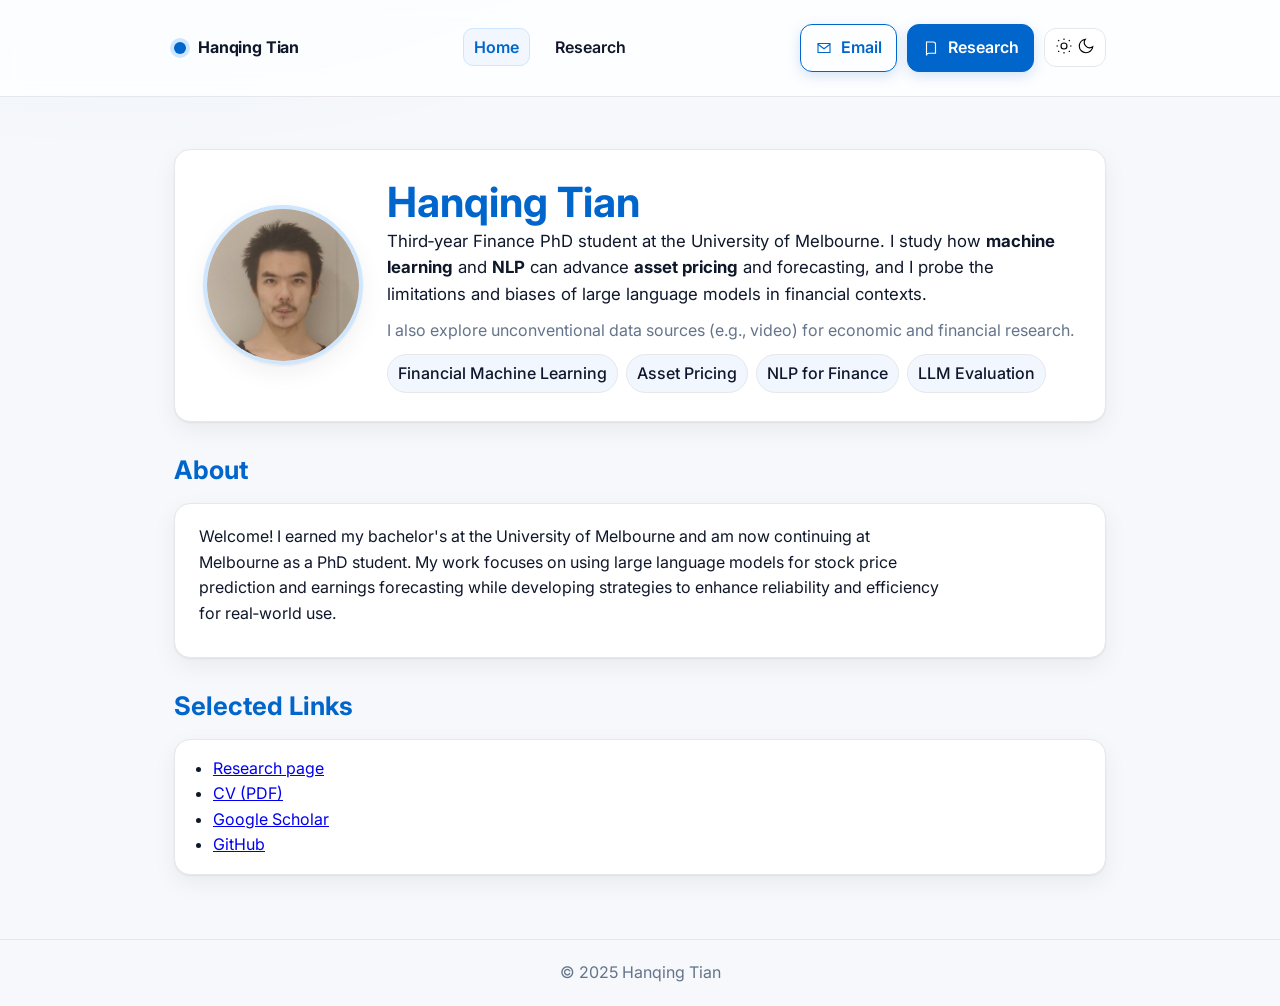
==== index.html @ ff9ab491 "Update index.html" ====
<!DOCTYPE html>
<html lang="en" data-theme="auto">
<head>
  <meta charset="UTF-8" />
  <meta name="viewport" content="width=device-width, initial-scale=1" />
  <title>Hanqing Tian — Home</title>
  <meta name="description" content="Hanqing Tian — Finance PhD at the University of Melbourne. Research at the intersection of machine learning, NLP, and finance." />
  <meta name="color-scheme" content="light dark" />
  <!-- Open Graph -->
  <meta property="og:title" content="Hanqing Tian — Home" />
  <meta property="og:description" content="Finance PhD at the University of Melbourne. ML, NLP, and finance." />
  <meta property="og:type" content="website" />
  <meta property="og:image" content="photo.png" />
  <!-- Fonts -->
  <link rel="preconnect" href="https://fonts.googleapis.com" crossorigin>
  <link href="https://fonts.googleapis.com/css2?family=Inter:wght@400;500;600;700&display=swap" rel="stylesheet">
  <style>
    /* ===== Design Tokens ===== */
    :root {
      --brand: #0066cc;
      --brand-contrast: #ffffff;
      --bg: #f6f8fb;
      --surface: #ffffff;
      --text: #0f172a; /* slate-900 */
      --muted-1: #64748b; /* slate-500 */
      --muted-2: #e5e7eb; /* gray-200 */
      --ring: #cfe6ff;
      --chip-bg: #f2f7ff;
      --shadow: 0 1px 2px rgba(15, 23, 42, 0.06), 0 8px 24px rgba(15, 23, 42, 0.06);
      --radius: 16px;
    }
    @media (prefers-color-scheme: dark) {
      :root {
        --bg: #0b121b;
        --surface: #101826;
        --text: #e5e7eb;
        --muted-1: #a8b2c1;
        --muted-2: #233043;
        --ring: #1e3a5f;
        --chip-bg: #0f1b2c;
        --shadow: 0 1px 2px rgba(0, 0, 0, 0.5), 0 8px 24px rgba(0, 0, 0, 0.35);
      }
      a { color: #7ab3ff; }
    }

    [data-theme="light"] {
      color-scheme: light;
    }
    [data-theme="dark"] {
      color-scheme: dark;
    }

    /* ===== Global ===== */
    * { box-sizing: border-box; }
    html { scroll-behavior: smooth; }
    body {
      margin: 0;
      font-family: Inter, system-ui, -apple-system, Segoe UI, Roboto, Arial, "Apple Color Emoji", "Segoe UI Emoji";
      line-height: 1.6;
      color: var(--text);
      background: radial-gradient(1200px 500px at 10% -10%, rgba(0,102,204,0.07), transparent 50%),
                  radial-gradient(1200px 500px at 90% -20%, rgba(0,102,204,0.06), transparent 50%),
                  var(--bg);
    }
    .container {
      max-width: 980px;
      margin: 0 auto;
      padding: clamp(16px, 2.5vw, 24px);
    }
    .card {
      background: var(--surface);
      border: 1px solid var(--muted-2);
      border-radius: var(--radius);
      box-shadow: var(--shadow);
    }

    /* ===== Skip Link ===== */
    .skip-link {
      position: absolute; left: -999px; top: auto; width: 1px; height: 1px; overflow: hidden;
    }
    .skip-link:focus {
      left: 16px; top: 16px; width: auto; height: auto; padding: 10px 14px;
      background: var(--surface); border: 2px solid var(--brand); border-radius: 10px; z-index: 9999;
    }

    /* ===== Top Bar / Nav ===== */
    header {
      position: sticky; top: 0; z-index: 50;
      backdrop-filter: saturate(180%) blur(10px);
      background: color-mix(in srgb, var(--surface) 82%, transparent);
      border-bottom: 1px solid var(--muted-2);
    }
    .topbar { display: flex; align-items: center; justify-content: space-between; gap: 12px; }
    .brand {
      display: flex; align-items: center; gap: 12px; font-weight: 700; letter-spacing: -0.01em;
    }
    .brand .dot { width: 12px; height: 12px; border-radius: 999px; background: var(--brand); box-shadow: 0 0 0 4px var(--ring); }

    nav ul { display: flex; gap: 14px; list-style: none; padding: 0; margin: 0; align-items: center; }
    nav a {
      text-decoration: none; font-weight: 600; padding: 8px 10px; border-radius: 10px; color: var(--text);
      border: 1px solid transparent; transition: border-color .2s, background .2s, color .2s;
    }
    nav a:hover { border-color: var(--muted-2); }
    nav a[aria-current="page"] { color: var(--brand); background: var(--chip-bg); border-color: var(--ring); }

    .actions { display: flex; gap: 10px; align-items: center; }
    .btn {
      display: inline-flex; align-items: center; gap: 8px;
      padding: 10px 14px; border-radius: 12px; text-decoration: none; font-weight: 600; border: 1px solid var(--brand);
      background: var(--brand); color: var(--brand-contrast); box-shadow: 0 4px 14px rgba(0,102,204,.18);
      transition: transform .12s ease, box-shadow .12s ease, opacity .12s ease;
    }
    .btn:hover { transform: translateY(-1px); box-shadow: 0 8px 22px rgba(0,102,204,.22); }
    .btn.secondary { background: transparent; color: var(--brand); }

    .theme-toggle { border: 1px solid var(--muted-2); background: var(--surface); border-radius: 12px; padding: 8px 10px; cursor: pointer; }

    /* ===== Hero/Profile ===== */
    .hero { display: grid; grid-template-columns: 160px 1fr; gap: 24px; align-items: center; }
    @media (max-width: 640px) { .hero { grid-template-columns: 1fr; text-align: center; } }

    .profile-photo {
      width: 160px; height: 160px; object-fit: cover; border-radius: 50%;
      border: 4px solid var(--ring); box-shadow: var(--shadow);
    }
    h1 { font-size: clamp(1.8rem, 2vw + 1rem, 2.6rem); line-height: 1.2; margin: 0; color: var(--brand); }
    h2 { font-size: clamp(1.25rem, 1vw + .9rem, 1.6rem); color: var(--brand); margin: 28px 0 12px; }
    p { margin: 0 0 10px; max-width: 75ch; }
    .lead { font-size: 1.05rem; color: var(--text); }
    .muted { color: var(--muted-1); }

    .pill-row { display: flex; flex-wrap: wrap; gap: 8px; margin-top: 8px; }
    .pill { padding: 6px 10px; border-radius: 999px; background: var(--chip-bg); border: 1px solid var(--muted-2); font-weight: 500; }

    /* ===== Sections ===== */
    section { margin-top: 28px; }

    footer { text-align: center; color: var(--muted-1); padding: 20px; border-top: 1px solid var(--muted-2); margin-top: 40px; }
  </style>
</head>
<body>
  <a class="skip-link" href="#main">Skip to content</a>

  <header>
    <div class="container topbar">
      <div class="brand">
        <span class="dot" aria-hidden="true"></span>
        <span>Hanqing Tian</span>
      </div>
      <nav aria-label="Primary">
        <ul>
          <li><a href="index.html" aria-current="page">Home</a></li>
          <li><a href="research.html">Research</a></li>
        </ul>
      </nav>
      <div class="actions">
        <a class="btn secondary" href="mailto:hanqing@example.com" title="Email Hanqing" aria-label="Email Hanqing">
          <!-- Mail icon -->
          <svg width="18" height="18" viewBox="0 0 24 24" fill="none" aria-hidden="true"><path d="M4 6h16v12H4z" stroke="currentColor" stroke-width="1.5"/><path d="m4 7 8 6 8-6" stroke="currentColor" stroke-width="1.5" fill="none"/></svg>
          Email
        </a>
        <a class="btn" href="research.html">
          <!-- Book icon -->
          <svg width="18" height="18" viewBox="0 0 24 24" fill="none" aria-hidden="true"><path d="M6 4h9a3 3 0 0 1 3 3v12H9a3 3 0 0 0-3 3V4z" stroke="currentColor" stroke-width="1.5" fill="none"/></svg>
          Research
        </a>
        <button class="theme-toggle" id="themeToggle" aria-label="Toggle theme" title="Toggle light/dark">
          <!-- Sun/Moon icon -->
          <svg id="iconSun" width="18" height="18" viewBox="0 0 24 24" fill="none" aria-hidden="true"><circle cx="12" cy="12" r="4" stroke="currentColor" stroke-width="1.5"/><path d="M12 2v2M12 20v2M2 12h2M20 12h2M4.2 4.2 5.6 5.6M18.4 18.4l1.4 1.4M18.4 5.6l1.4-1.4M4.2 19.8l1.4-1.4" stroke="currentColor" stroke-width="1.5"/></svg>
          <svg id="iconMoon" width="18" height="18" viewBox="0 0 24 24" fill="none" aria-hidden="true" hidden><path d="M21 12.79A9 9 0 1 1 11.21 3a7 7 0 0 0 9.79 9.79z" stroke="currentColor" stroke-width="1.5"/></svg>
        </button>
      </div>
    </div>
  </header>

  <main id="main" class="container">
    <section class="card" style="padding: clamp(16px, 2.5vw, 28px);">
      <div class="hero">
        <img class="profile-photo" src="photo.png" alt="Portrait of Hanqing Tian" />
        <div>
          <h1>Hanqing Tian</h1>
          <p class="lead">
            Third‑year Finance PhD student at the University of Melbourne. I study how
            <strong>machine learning</strong> and <strong>NLP</strong> can advance
            <strong>asset pricing</strong> and forecasting, and I probe the limitations and biases of large language models in financial contexts.
          </p>
          <p class="muted">I also explore unconventional data sources (e.g., video) for economic and financial research.</p>
          <div class="pill-row" aria-label="Research interests">
            <span class="pill">Financial Machine Learning</span>
            <span class="pill">Asset Pricing</span>
            <span class="pill">NLP for Finance</span>
            <span class="pill">LLM Evaluation</span>
          </div>
        </div>
      </div>
    </section>

    <section>
      <h2>About</h2>
      <div class="card" style="padding: 20px 24px;">
        <p>
          Welcome! I earned my bachelor's at the University of Melbourne and am now continuing at Melbourne as a PhD student. My work focuses on using large language models for stock price prediction and earnings forecasting while developing strategies to enhance reliability and efficiency for real‑world use.
        </p>
      </div>
    </section>

    <section>
      <h2>Selected Links</h2>
      <div class="card" style="padding: 16px 20px;">
        <ul style="margin: 0; padding-left: 18px;">
          <li><a href="research.html">Research page</a></li>
          <li><a href="#">CV (PDF)</a></li>
          <li><a href="#">Google Scholar</a></li>
          <li><a href="#">GitHub</a></li>
        </ul>
      </div>
    </section>
  </main>

  <footer>
    © 2025 Hanqing Tian
  </footer>

  <script>
    // Simple theme toggle with persistence
    (function() {
      const root = document.documentElement;
      const btn = document.getElementById('themeToggle');
      const iconSun = document.getElementById('iconSun');
      const iconMoon = document.getElementById('iconMoon');

      const saved = localStorage.getItem('theme');
      if (saved === 'light' || saved === 'dark') {
        root.setAttribute('data-theme', saved);
      }
      refreshIcons();

      btn?.addEventListener('click', () => {
        const current = root.getAttribute('data-theme');
        const next = current === 'dark' ? 'light' : (current === 'light' ? 'auto' : 'dark');
        if (next === 'auto') {
          root.setAttribute('data-theme', 'auto');
          localStorage.removeItem('theme');
        } else {
          root.setAttribute('data-theme', next);
          localStorage.setItem('theme', next);
        }
        refreshIcons();
      });

      function refreshIcons() {
        const current = root.getAttribute('data-theme');
        // If dark or system prefers dark, show sun (to switch to light)
        const prefersDark = window.matchMedia && window.matchMedia('(prefers-color-scheme: dark)').matches;
        const isDark = current === 'dark' || (current === 'auto' && prefersDark);
        iconSun.hidden = !isDark;
        iconMoon.hidden = isDark;
      }
    })();
  </script>

  <!-- Schema.org Person -->
  <script type="application/ld+json">
  {
    "@context": "https://schema.org",
    "@type": "Person",
    "name": "Hanqing Tian",
    "jobTitle": "PhD Candidate, Finance",
    "affiliation": {
      "@type": "CollegeOrUniversity",
      "name": "University of Melbourne"
    },
    "url": "index.html",
    "image": "photo.png"
  }
  </script>
</body>
</html>
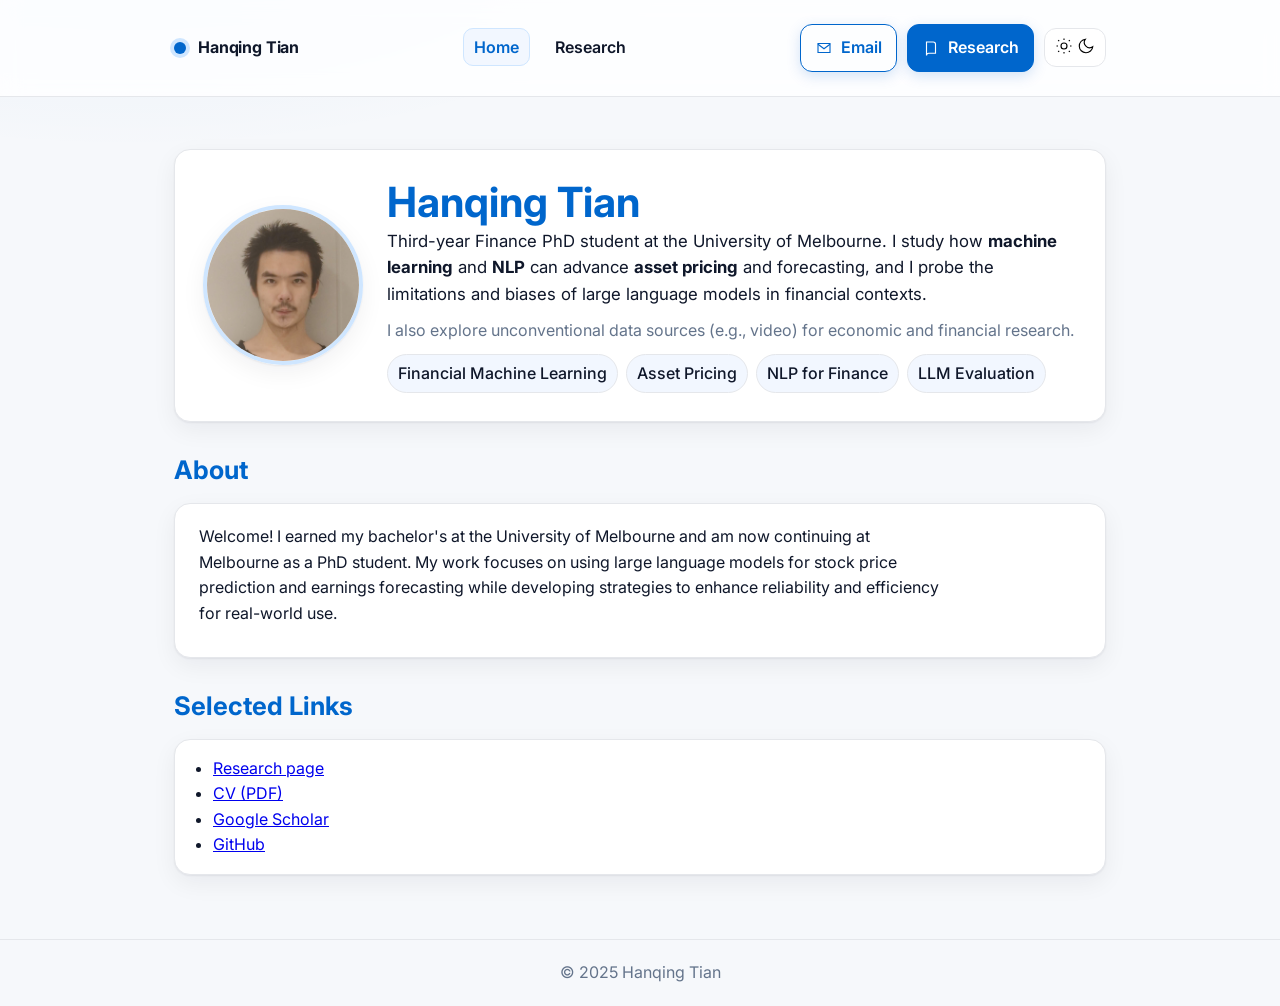
==== commit 5896940f: "Update index.html" ====
--- a/index.html
+++ b/index.html
@@ -29,6 +29,8 @@
       --shadow: 0 1px 2px rgba(15, 23, 42, 0.06), 0 8px 24px rgba(15, 23, 42, 0.06);
       --radius: 16px;
     }
+
+    /* System dark for AUTO mode */
     @media (prefers-color-scheme: dark) {
       :root {
         --bg: #0b121b;
@@ -43,12 +45,32 @@
       a { color: #7ab3ff; }
     }
 
-    [data-theme="light"] {
-      color-scheme: light;
-    }
-    [data-theme="dark"] {
-      color-scheme: dark;
-    }
+    /* Manual overrides for explicit LIGHT/DARK selections */
+    html[data-theme="dark"] {
+      --bg: #0b121b;
+      --surface: #101826;
+      --text: #e5e7eb;
+      --muted-1: #a8b2c1;
+      --muted-2: #233043;
+      --ring: #1e3a5f;
+      --chip-bg: #0f1b2c;
+      --shadow: 0 1px 2px rgba(0, 0, 0, 0.5), 0 8px 24px rgba(0, 0, 0, 0.35);
+    }
+    html[data-theme="dark"] a { color: #7ab3ff; }
+
+    html[data-theme="light"] {
+      --bg: #f6f8fb;
+      --surface: #ffffff;
+      --text: #0f172a;
+      --muted-1: #64748b;
+      --muted-2: #e5e7eb;
+      --ring: #cfe6ff;
+      --chip-bg: #f2f7ff;
+      --shadow: 0 1px 2px rgba(15, 23, 42, 0.06), 0 8px 24px rgba(15, 23, 42, 0.06);
+    }
+
+    [data-theme="light"] { color-scheme: light; }
+    [data-theme="dark"] { color-scheme: dark; }
 
     /* ===== Global ===== */
     * { box-sizing: border-box; }
@@ -58,9 +80,10 @@
       font-family: Inter, system-ui, -apple-system, Segoe UI, Roboto, Arial, "Apple Color Emoji", "Segoe UI Emoji";
       line-height: 1.6;
       color: var(--text);
-      background: radial-gradient(1200px 500px at 10% -10%, rgba(0,102,204,0.07), transparent 50%),
-                  radial-gradient(1200px 500px at 90% -20%, rgba(0,102,204,0.06), transparent 50%),
-                  var(--bg);
+      background:
+        radial-gradient(1200px 500px at 10% -10%, rgba(0,102,204,0.07), transparent 50%),
+        radial-gradient(1200px 500px at 90% -20%, rgba(0,102,204,0.06), transparent 50%),
+        var(--bg);
     }
     .container {
       max-width: 980px;
@@ -181,7 +204,7 @@
         <div>
           <h1>Hanqing Tian</h1>
           <p class="lead">
-            Third‑year Finance PhD student at the University of Melbourne. I study how
+            Third-year Finance PhD student at the University of Melbourne. I study how
             <strong>machine learning</strong> and <strong>NLP</strong> can advance
             <strong>asset pricing</strong> and forecasting, and I probe the limitations and biases of large language models in financial contexts.
           </p>
@@ -200,7 +223,7 @@
       <h2>About</h2>
       <div class="card" style="padding: 20px 24px;">
         <p>
-          Welcome! I earned my bachelor's at the University of Melbourne and am now continuing at Melbourne as a PhD student. My work focuses on using large language models for stock price prediction and earnings forecasting while developing strategies to enhance reliability and efficiency for real‑world use.
+          Welcome! I earned my bachelor's at the University of Melbourne and am now continuing at Melbourne as a PhD student. My work focuses on using large language models for stock price prediction and earnings forecasting while developing strategies to enhance reliability and efficiency for real-world use.
         </p>
       </div>
     </section>
@@ -223,40 +246,58 @@
   </footer>
 
   <script>
-    // Simple theme toggle with persistence
+    // Robust theme toggle with persistence; mirrors research.html
     (function() {
-      const root = document.documentElement;
-      const btn = document.getElementById('themeToggle');
-      const iconSun = document.getElementById('iconSun');
-      const iconMoon = document.getElementById('iconMoon');
-
-      const saved = localStorage.getItem('theme');
-      if (saved === 'light' || saved === 'dark') {
-        root.setAttribute('data-theme', saved);
-      }
-      refreshIcons();
-
-      btn?.addEventListener('click', () => {
-        const current = root.getAttribute('data-theme');
-        const next = current === 'dark' ? 'light' : (current === 'light' ? 'auto' : 'dark');
-        if (next === 'auto') {
+      function apply(mode) {
+        const root = document.documentElement;
+        if (mode === 'auto') {
           root.setAttribute('data-theme', 'auto');
           localStorage.removeItem('theme');
         } else {
-          root.setAttribute('data-theme', next);
-          localStorage.setItem('theme', next);
+          root.setAttribute('data-theme', mode);
+          localStorage.setItem('theme', mode);
         }
         refreshIcons();
-      });
+      }
 
       function refreshIcons() {
-        const current = root.getAttribute('data-theme');
-        // If dark or system prefers dark, show sun (to switch to light)
+        const root = document.documentElement;
+        const iconSun = document.getElementById('iconSun');
+        const iconMoon = document.getElementById('iconMoon');
+        if (!iconSun || !iconMoon) return;
+        const current = root.getAttribute('data-theme') || 'auto';
         const prefersDark = window.matchMedia && window.matchMedia('(prefers-color-scheme: dark)').matches;
         const isDark = current === 'dark' || (current === 'auto' && prefersDark);
-        iconSun.hidden = !isDark;
-        iconMoon.hidden = isDark;
+        iconSun.hidden = !isDark; // show sun in dark mode (tap to go light)
+        iconMoon.hidden = isDark; // show moon in light mode (tap to go dark)
       }
+
+      // Initialize from storage immediately
+      (function init() {
+        const saved = localStorage.getItem('theme');
+        document.documentElement.setAttribute('data-theme',
+          (saved === 'light' || saved === 'dark') ? saved : 'auto'
+        );
+      })();
+
+      // Attach after DOM is ready
+      document.addEventListener('DOMContentLoaded', function() {
+        const btn = document.getElementById('themeToggle');
+        if (!btn) return;
+        btn.addEventListener('click', function() {
+          const current = document.documentElement.getAttribute('data-theme') || 'auto';
+          const next = current === 'dark' ? 'light' : (current === 'light' ? 'auto' : 'dark');
+          apply(next);
+        });
+        refreshIcons();
+      });
+
+      // Keep icons in sync if system theme changes while in auto
+      try {
+        window.matchMedia('(prefers-color-scheme: dark)').addEventListener('change', function() {
+          if ((localStorage.getItem('theme') || 'auto') === 'auto') refreshIcons();
+        });
+      } catch {}
     })();
   </script>
 
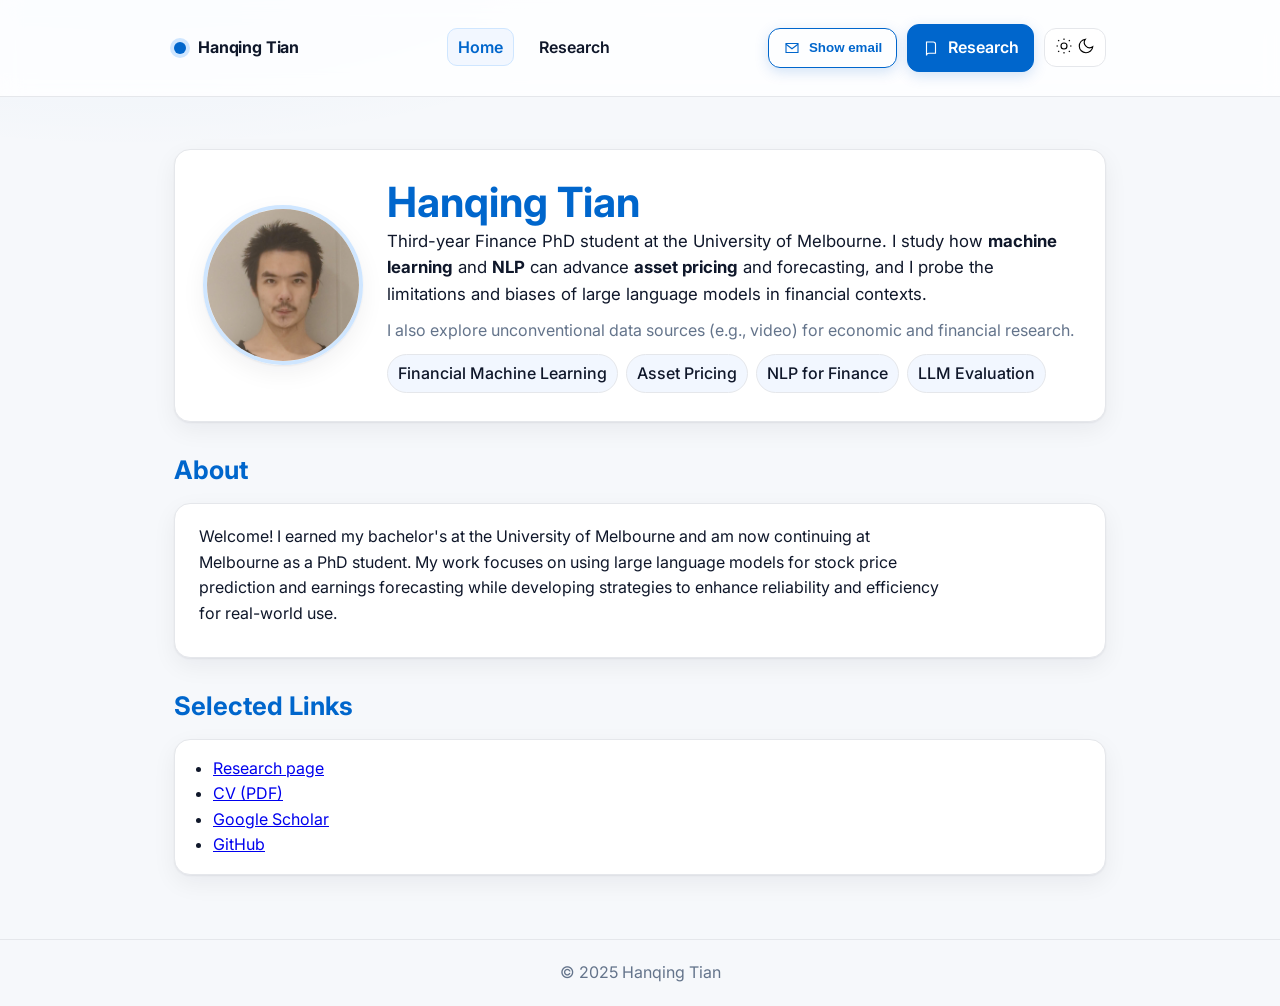
==== commit 058bf53d: "Update index.html" ====
--- a/index.html
+++ b/index.html
@@ -178,11 +178,50 @@
         </ul>
       </nav>
       <div class="actions">
-        <a class="btn secondary" href="mailto:hanqing@example.com" title="Email Hanqing" aria-label="Email Hanqing">
+        <button class="btn secondary" type="button"
+                id="revealEmailBtn"
+                aria-controls="emailReveal"
+                aria-expanded="false"
+                title="Show email" aria-label="Show email">
           <!-- Mail icon -->
-          <svg width="18" height="18" viewBox="0 0 24 24" fill="none" aria-hidden="true"><path d="M4 6h16v12H4z" stroke="currentColor" stroke-width="1.5"/><path d="m4 7 8 6 8-6" stroke="currentColor" stroke-width="1.5" fill="none"/></svg>
-          Email
-        </a>
+          <svg width="18" height="18" viewBox="0 0 24 24" fill="none" aria-hidden="true">
+            <path d="M4 6h16v12H4z" stroke="currentColor" stroke-width="1.5"/>
+            <path d="m4 7 8 6 8-6" stroke="currentColor" stroke-width="1.5" fill="none"/>
+          </svg>
+          Show email
+        </button>
+        
+        <!-- Where the obfuscated email will appear -->
+        <span id="emailReveal" class="pill" hidden aria-live="polite"></span>
+        
+        <!-- Fallback for users with JS disabled -->
+        <noscript>hanqingt [at] student [dot] unimelb [dot] edu [dot] au</noscript>
+        
+        <script>
+          // Reveal a JS-built, non-"@" version on click
+          document.addEventListener('DOMContentLoaded', function () {
+            const btn  = document.getElementById('revealEmailBtn');
+            const slot = document.getElementById('emailReveal');
+            if (!btn || !slot) return;
+        
+            // Build the address without including full text in the HTML source
+            const u  = 'han' + 'qing' + 't';
+            const d  = ['student', 'unimelb', 'edu', 'au'].join('.');
+            const ob = `${u} [at] ${d}`;
+        
+            btn.addEventListener('click', () => {
+              slot.textContent = ob;
+              slot.hidden = false;
+              btn.setAttribute('aria-expanded', 'true');
+              btn.textContent = 'Email shown'; // optional: change button label after reveal
+              // If you prefer to keep the icon + text, comment the line above and do:
+              // btn.querySelector('svg') && (btn.lastChild.nodeType === 3
+              //   ? btn.lastChild.nodeValue = ' Email shown'
+              //   : btn.append(' Email shown'));
+            });
+          });
+        </script>
+
         <a class="btn" href="research.html">
           <!-- Book icon -->
           <svg width="18" height="18" viewBox="0 0 24 24" fill="none" aria-hidden="true"><path d="M6 4h9a3 3 0 0 1 3 3v12H9a3 3 0 0 0-3 3V4z" stroke="currentColor" stroke-width="1.5" fill="none"/></svg>
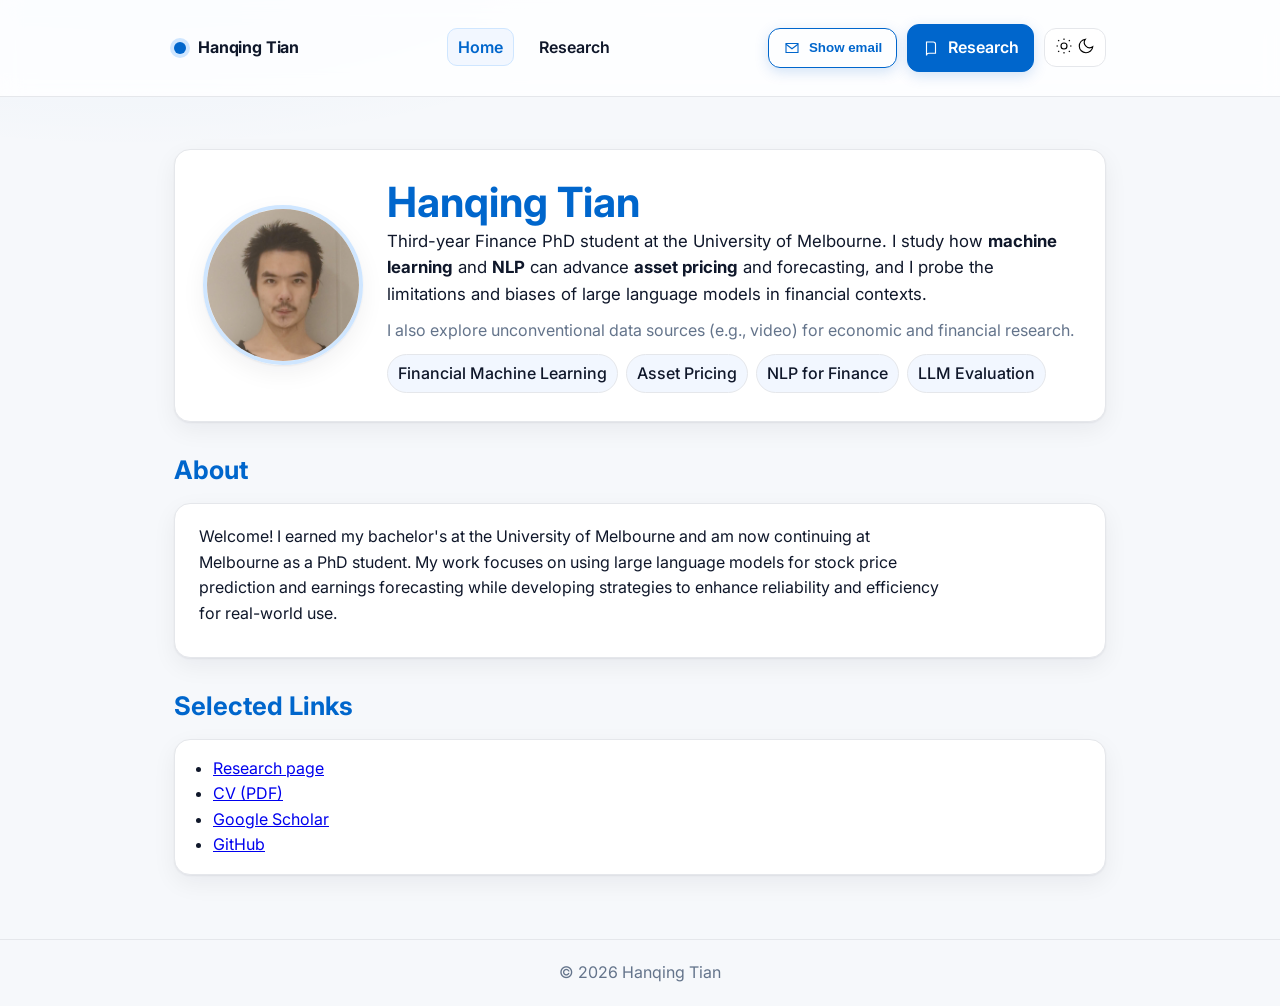
==== commit 74daa750: "Update index.html" ====
--- a/index.html
+++ b/index.html
@@ -188,39 +188,44 @@
             <path d="M4 6h16v12H4z" stroke="currentColor" stroke-width="1.5"/>
             <path d="m4 7 8 6 8-6" stroke="currentColor" stroke-width="1.5" fill="none"/>
           </svg>
-          Show email
+          <span class="btn-label">Show email</span>
         </button>
         
-        <!-- Where the obfuscated email will appear -->
-        <span id="emailReveal" class="pill" hidden aria-live="polite"></span>
-        
-        <!-- Fallback for users with JS disabled -->
+        <!-- Where the obfuscated email appears -->
+        <span id="emailReveal" class="pill" hidden aria-live="polite" style="margin-left:8px;"></span>
+        
+        <!-- Fallback if JS is disabled -->
         <noscript>hanqingt [at] student [dot] unimelb [dot] edu [dot] au</noscript>
         
         <script>
-          // Reveal a JS-built, non-"@" version on click
           document.addEventListener('DOMContentLoaded', function () {
-            const btn  = document.getElementById('revealEmailBtn');
-            const slot = document.getElementById('emailReveal');
-            if (!btn || !slot) return;
-        
-            // Build the address without including full text in the HTML source
-            const u  = 'han' + 'qing' + 't';
-            const d  = ['student', 'unimelb', 'edu', 'au'].join('.');
-            const ob = `${u} [at] ${d}`;
+            const btn   = document.getElementById('revealEmailBtn');
+            const slot  = document.getElementById('emailReveal');
+            const label = btn?.querySelector('.btn-label');
+            if (!btn || !slot || !label) return;
+        
+            // Build address without '@' or '.' in the HTML
+            const user  = 'han' + 'qing' + 't';
+            const parts = ['student', 'unimelb', 'edu', 'au'];
+            const obfus = `${user} [at] ${parts.join(' [dot] ')}`;
         
             btn.addEventListener('click', () => {
-              slot.textContent = ob;
-              slot.hidden = false;
-              btn.setAttribute('aria-expanded', 'true');
-              btn.textContent = 'Email shown'; // optional: change button label after reveal
-              // If you prefer to keep the icon + text, comment the line above and do:
-              // btn.querySelector('svg') && (btn.lastChild.nodeType === 3
-              //   ? btn.lastChild.nodeValue = ' Email shown'
-              //   : btn.append(' Email shown'));
+              const willShow = slot.hidden; // toggle
+              if (willShow) {
+                slot.textContent = obfus;
+                slot.hidden = false;
+                label.textContent = 'Hide email';
+                btn.setAttribute('aria-expanded', 'true');
+              } else {
+                slot.hidden = true;
+                slot.textContent = '';
+                label.textContent = 'Show email';
+                btn.setAttribute('aria-expanded', 'false');
+              }
             });
           });
         </script>
+
 
         <a class="btn" href="research.html">
           <!-- Book icon -->
@@ -281,7 +286,7 @@
   </main>
 
   <footer>
-    © 2025 Hanqing Tian
+    © 2026 Hanqing Tian
   </footer>
 
   <script>
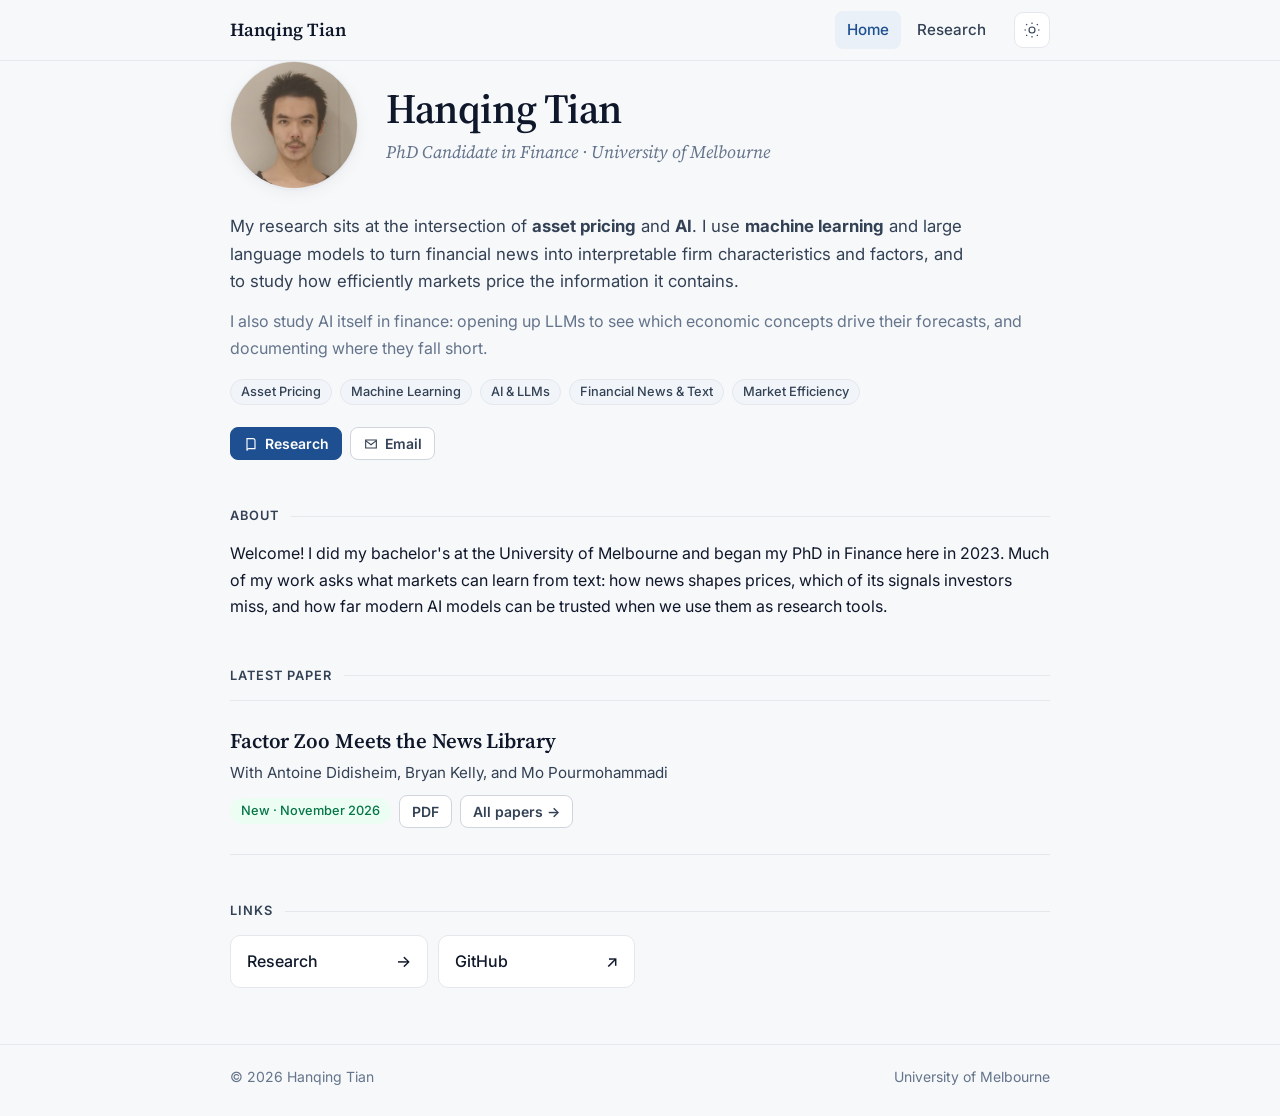
==== commit 18bd3d85: "Redesign site and add "Factor Zoo Meets the News Library" - Move shared styles/scripts into assets/s" ====
--- a/index.html
+++ b/index.html
@@ -3,347 +3,118 @@
 <head>
   <meta charset="UTF-8" />
   <meta name="viewport" content="width=device-width, initial-scale=1" />
-  <title>Hanqing Tian — Home</title>
-  <meta name="description" content="Hanqing Tian — Finance PhD at the University of Melbourne. Research at the intersection of machine learning, NLP, and finance." />
+  <title>Hanqing Tian</title>
+  <meta name="description" content="Hanqing Tian — Finance PhD at the University of Melbourne. Research at the intersection of asset pricing, AI, and machine learning." />
   <meta name="color-scheme" content="light dark" />
   <!-- Open Graph -->
-  <meta property="og:title" content="Hanqing Tian — Home" />
-  <meta property="og:description" content="Finance PhD at the University of Melbourne. ML, NLP, and finance." />
+  <meta property="og:title" content="Hanqing Tian" />
+  <meta property="og:description" content="Finance PhD at the University of Melbourne. Asset pricing, AI, and machine learning." />
   <meta property="og:type" content="website" />
   <meta property="og:image" content="photo.png" />
   <!-- Fonts -->
-  <link rel="preconnect" href="https://fonts.googleapis.com" crossorigin>
-  <link href="https://fonts.googleapis.com/css2?family=Inter:wght@400;500;600;700&display=swap" rel="stylesheet">
-  <style>
-    /* ===== Design Tokens ===== */
-    :root {
-      --brand: #0066cc;
-      --brand-contrast: #ffffff;
-      --bg: #f6f8fb;
-      --surface: #ffffff;
-      --text: #0f172a; /* slate-900 */
-      --muted-1: #64748b; /* slate-500 */
-      --muted-2: #e5e7eb; /* gray-200 */
-      --ring: #cfe6ff;
-      --chip-bg: #f2f7ff;
-      --shadow: 0 1px 2px rgba(15, 23, 42, 0.06), 0 8px 24px rgba(15, 23, 42, 0.06);
-      --radius: 16px;
-    }
-
-    /* System dark for AUTO mode */
-    @media (prefers-color-scheme: dark) {
-      :root {
-        --bg: #0b121b;
-        --surface: #101826;
-        --text: #e5e7eb;
-        --muted-1: #a8b2c1;
-        --muted-2: #233043;
-        --ring: #1e3a5f;
-        --chip-bg: #0f1b2c;
-        --shadow: 0 1px 2px rgba(0, 0, 0, 0.5), 0 8px 24px rgba(0, 0, 0, 0.35);
-      }
-      a { color: #7ab3ff; }
-    }
-
-    /* Manual overrides for explicit LIGHT/DARK selections */
-    html[data-theme="dark"] {
-      --bg: #0b121b;
-      --surface: #101826;
-      --text: #e5e7eb;
-      --muted-1: #a8b2c1;
-      --muted-2: #233043;
-      --ring: #1e3a5f;
-      --chip-bg: #0f1b2c;
-      --shadow: 0 1px 2px rgba(0, 0, 0, 0.5), 0 8px 24px rgba(0, 0, 0, 0.35);
-    }
-    html[data-theme="dark"] a { color: #7ab3ff; }
-
-    html[data-theme="light"] {
-      --bg: #f6f8fb;
-      --surface: #ffffff;
-      --text: #0f172a;
-      --muted-1: #64748b;
-      --muted-2: #e5e7eb;
-      --ring: #cfe6ff;
-      --chip-bg: #f2f7ff;
-      --shadow: 0 1px 2px rgba(15, 23, 42, 0.06), 0 8px 24px rgba(15, 23, 42, 0.06);
-    }
-
-    [data-theme="light"] { color-scheme: light; }
-    [data-theme="dark"] { color-scheme: dark; }
-
-    /* ===== Global ===== */
-    * { box-sizing: border-box; }
-    html { scroll-behavior: smooth; }
-    body {
-      margin: 0;
-      font-family: Inter, system-ui, -apple-system, Segoe UI, Roboto, Arial, "Apple Color Emoji", "Segoe UI Emoji";
-      line-height: 1.6;
-      color: var(--text);
-      background:
-        radial-gradient(1200px 500px at 10% -10%, rgba(0,102,204,0.07), transparent 50%),
-        radial-gradient(1200px 500px at 90% -20%, rgba(0,102,204,0.06), transparent 50%),
-        var(--bg);
-    }
-    .container {
-      max-width: 980px;
-      margin: 0 auto;
-      padding: clamp(16px, 2.5vw, 24px);
-    }
-    .card {
-      background: var(--surface);
-      border: 1px solid var(--muted-2);
-      border-radius: var(--radius);
-      box-shadow: var(--shadow);
-    }
-
-    /* ===== Skip Link ===== */
-    .skip-link {
-      position: absolute; left: -999px; top: auto; width: 1px; height: 1px; overflow: hidden;
-    }
-    .skip-link:focus {
-      left: 16px; top: 16px; width: auto; height: auto; padding: 10px 14px;
-      background: var(--surface); border: 2px solid var(--brand); border-radius: 10px; z-index: 9999;
-    }
-
-    /* ===== Top Bar / Nav ===== */
-    header {
-      position: sticky; top: 0; z-index: 50;
-      backdrop-filter: saturate(180%) blur(10px);
-      background: color-mix(in srgb, var(--surface) 82%, transparent);
-      border-bottom: 1px solid var(--muted-2);
-    }
-    .topbar { display: flex; align-items: center; justify-content: space-between; gap: 12px; }
-    .brand {
-      display: flex; align-items: center; gap: 12px; font-weight: 700; letter-spacing: -0.01em;
-    }
-    .brand .dot { width: 12px; height: 12px; border-radius: 999px; background: var(--brand); box-shadow: 0 0 0 4px var(--ring); }
-
-    nav ul { display: flex; gap: 14px; list-style: none; padding: 0; margin: 0; align-items: center; }
-    nav a {
-      text-decoration: none; font-weight: 600; padding: 8px 10px; border-radius: 10px; color: var(--text);
-      border: 1px solid transparent; transition: border-color .2s, background .2s, color .2s;
-    }
-    nav a:hover { border-color: var(--muted-2); }
-    nav a[aria-current="page"] { color: var(--brand); background: var(--chip-bg); border-color: var(--ring); }
-
-    .actions { display: flex; gap: 10px; align-items: center; }
-    .btn {
-      display: inline-flex; align-items: center; gap: 8px;
-      padding: 10px 14px; border-radius: 12px; text-decoration: none; font-weight: 600; border: 1px solid var(--brand);
-      background: var(--brand); color: var(--brand-contrast); box-shadow: 0 4px 14px rgba(0,102,204,.18);
-      transition: transform .12s ease, box-shadow .12s ease, opacity .12s ease;
-    }
-    .btn:hover { transform: translateY(-1px); box-shadow: 0 8px 22px rgba(0,102,204,.22); }
-    .btn.secondary { background: transparent; color: var(--brand); }
-
-    .theme-toggle { border: 1px solid var(--muted-2); background: var(--surface); border-radius: 12px; padding: 8px 10px; cursor: pointer; }
-
-    /* ===== Hero/Profile ===== */
-    .hero { display: grid; grid-template-columns: 160px 1fr; gap: 24px; align-items: center; }
-    @media (max-width: 640px) { .hero { grid-template-columns: 1fr; text-align: center; } }
-
-    .profile-photo {
-      width: 160px; height: 160px; object-fit: cover; border-radius: 50%;
-      border: 4px solid var(--ring); box-shadow: var(--shadow);
-    }
-    h1 { font-size: clamp(1.8rem, 2vw + 1rem, 2.6rem); line-height: 1.2; margin: 0; color: var(--brand); }
-    h2 { font-size: clamp(1.25rem, 1vw + .9rem, 1.6rem); color: var(--brand); margin: 28px 0 12px; }
-    p { margin: 0 0 10px; max-width: 75ch; }
-    .lead { font-size: 1.05rem; color: var(--text); }
-    .muted { color: var(--muted-1); }
-
-    .pill-row { display: flex; flex-wrap: wrap; gap: 8px; margin-top: 8px; }
-    .pill { padding: 6px 10px; border-radius: 999px; background: var(--chip-bg); border: 1px solid var(--muted-2); font-weight: 500; }
-
-    /* ===== Sections ===== */
-    section { margin-top: 28px; }
-
-    footer { text-align: center; color: var(--muted-1); padding: 20px; border-top: 1px solid var(--muted-2); margin-top: 40px; }
-  </style>
+  <link rel="preconnect" href="https://fonts.googleapis.com">
+  <link rel="preconnect" href="https://fonts.gstatic.com" crossorigin>
+  <link href="https://fonts.googleapis.com/css2?family=Inter:wght@400;500;600;700&family=Source+Serif+4:opsz,wght@8..60,400;8..60,600;8..60,700&display=swap" rel="stylesheet">
+  <link rel="stylesheet" href="assets/site.css" />
+  <script src="assets/site.js"></script>
 </head>
 <body>
   <a class="skip-link" href="#main">Skip to content</a>
 
-  <header>
+  <header class="site-header">
     <div class="container topbar">
-      <div class="brand">
-        <span class="dot" aria-hidden="true"></span>
-        <span>Hanqing Tian</span>
-      </div>
+      <a class="brand" href="index.html">Hanqing Tian</a>
       <nav aria-label="Primary">
-        <ul>
+        <ul class="nav">
           <li><a href="index.html" aria-current="page">Home</a></li>
           <li><a href="research.html">Research</a></li>
         </ul>
       </nav>
-      <div class="actions">
-        <button class="btn secondary" type="button"
-                id="revealEmailBtn"
-                aria-controls="emailReveal"
-                aria-expanded="false"
-                title="Show email" aria-label="Show email">
-          <!-- Mail icon -->
-          <svg width="18" height="18" viewBox="0 0 24 24" fill="none" aria-hidden="true">
-            <path d="M4 6h16v12H4z" stroke="currentColor" stroke-width="1.5"/>
-            <path d="m4 7 8 6 8-6" stroke="currentColor" stroke-width="1.5" fill="none"/>
-          </svg>
-          <span class="btn-label">Show email</span>
-        </button>
-        
-        <!-- Where the obfuscated email appears -->
-        <span id="emailReveal" class="pill" hidden aria-live="polite" style="margin-left:8px;"></span>
-        
-        <!-- Fallback if JS is disabled -->
-        <noscript>hanqingt [at] student [dot] unimelb [dot] edu [dot] au</noscript>
-        
-        <script>
-          document.addEventListener('DOMContentLoaded', function () {
-            const btn   = document.getElementById('revealEmailBtn');
-            const slot  = document.getElementById('emailReveal');
-            const label = btn?.querySelector('.btn-label');
-            if (!btn || !slot || !label) return;
-        
-            // Build address without '@' or '.' in the HTML
-            const user  = 'han' + 'qing' + 't';
-            const parts = ['student', 'unimelb', 'edu', 'au'];
-            const obfus = `${user} [at] ${parts.join(' [dot] ')}`;
-        
-            btn.addEventListener('click', () => {
-              const willShow = slot.hidden; // toggle
-              if (willShow) {
-                slot.textContent = obfus;
-                slot.hidden = false;
-                label.textContent = 'Hide email';
-                btn.setAttribute('aria-expanded', 'true');
-              } else {
-                slot.hidden = true;
-                slot.textContent = '';
-                label.textContent = 'Show email';
-                btn.setAttribute('aria-expanded', 'false');
-              }
-            });
-          });
-        </script>
-
-
-        <a class="btn" href="research.html">
-          <!-- Book icon -->
-          <svg width="18" height="18" viewBox="0 0 24 24" fill="none" aria-hidden="true"><path d="M6 4h9a3 3 0 0 1 3 3v12H9a3 3 0 0 0-3 3V4z" stroke="currentColor" stroke-width="1.5" fill="none"/></svg>
-          Research
-        </a>
-        <button class="theme-toggle" id="themeToggle" aria-label="Toggle theme" title="Toggle light/dark">
-          <!-- Sun/Moon icon -->
-          <svg id="iconSun" width="18" height="18" viewBox="0 0 24 24" fill="none" aria-hidden="true"><circle cx="12" cy="12" r="4" stroke="currentColor" stroke-width="1.5"/><path d="M12 2v2M12 20v2M2 12h2M20 12h2M4.2 4.2 5.6 5.6M18.4 18.4l1.4 1.4M18.4 5.6l1.4-1.4M4.2 19.8l1.4-1.4" stroke="currentColor" stroke-width="1.5"/></svg>
-          <svg id="iconMoon" width="18" height="18" viewBox="0 0 24 24" fill="none" aria-hidden="true" hidden><path d="M21 12.79A9 9 0 1 1 11.21 3a7 7 0 0 0 9.79 9.79z" stroke="currentColor" stroke-width="1.5"/></svg>
-        </button>
-      </div>
+      <button class="icon-btn" id="themeToggle" type="button" aria-label="Toggle light/dark theme" title="Toggle light/dark">
+        <svg id="iconSun" width="18" height="18" viewBox="0 0 24 24" fill="none" aria-hidden="true"><circle cx="12" cy="12" r="4" stroke="currentColor" stroke-width="1.5"/><path d="M12 2v2M12 20v2M2 12h2M20 12h2M4.2 4.2 5.6 5.6M18.4 18.4l1.4 1.4M18.4 5.6l1.4-1.4M4.2 19.8l1.4-1.4" stroke="currentColor" stroke-width="1.5"/></svg>
+        <svg id="iconMoon" width="18" height="18" viewBox="0 0 24 24" fill="none" aria-hidden="true" hidden><path d="M21 12.79A9 9 0 1 1 11.21 3a7 7 0 0 0 9.79 9.79z" stroke="currentColor" stroke-width="1.5"/></svg>
+      </button>
     </div>
   </header>
 
   <main id="main" class="container">
-    <section class="card" style="padding: clamp(16px, 2.5vw, 28px);">
-      <div class="hero">
+    <section class="hero">
+      <div class="hero-head">
         <img class="profile-photo" src="photo.png" alt="Portrait of Hanqing Tian" />
         <div>
           <h1>Hanqing Tian</h1>
-          <p class="lead">
-            Third-year Finance PhD student at the University of Melbourne. I study how
-            <strong>machine learning</strong> and <strong>NLP</strong> can advance
-            <strong>asset pricing</strong> and forecasting, and I probe the limitations and biases of large language models in financial contexts.
-          </p>
-          <p class="muted">I also explore unconventional data sources (e.g., video) for economic and financial research.</p>
-          <div class="pill-row" aria-label="Research interests">
-            <span class="pill">Financial Machine Learning</span>
-            <span class="pill">Asset Pricing</span>
-            <span class="pill">NLP for Finance</span>
-            <span class="pill">LLM Evaluation</span>
-          </div>
+          <p class="role">PhD Candidate in Finance · University of Melbourne</p>
+        </div>
+      </div>
+      <div class="hero-body">
+        <p class="lead">
+          My research sits at the intersection of <strong>asset pricing</strong> and <strong>AI</strong>.
+          I use <strong>machine learning</strong> and large language models to turn financial news into
+          interpretable firm characteristics and factors, and to study how efficiently markets price
+          the information it contains.
+        </p>
+        <p class="muted">I also study AI itself in finance: opening up LLMs to see which economic concepts drive their forecasts, and documenting where they fall short.</p>
+        <div class="interests" aria-label="Research interests">
+          <span class="badge">Asset Pricing</span>
+          <span class="badge">Machine Learning</span>
+          <span class="badge">AI &amp; LLMs</span>
+          <span class="badge">Financial News &amp; Text</span>
+          <span class="badge">Market Efficiency</span>
+        </div>
+        <div class="hero-actions">
+          <a class="btn primary" href="research.html">
+            <svg width="16" height="16" viewBox="0 0 24 24" fill="none" aria-hidden="true"><path d="M6 4h9a3 3 0 0 1 3 3v12H9a3 3 0 0 0-3 3V4z" stroke="currentColor" stroke-width="1.7"/></svg>
+            Research
+          </a>
+          <button class="btn" type="button" id="revealEmailBtn" aria-controls="emailReveal" aria-expanded="false">
+            <svg width="16" height="16" viewBox="0 0 24 24" fill="none" aria-hidden="true"><path d="M4 6h16v12H4z" stroke="currentColor" stroke-width="1.7"/><path d="m4 7 8 6 8-6" stroke="currentColor" stroke-width="1.7"/></svg>
+            <span class="btn-label">Email</span>
+          </button>
+          <span id="emailReveal" class="email-slot" hidden aria-live="polite"></span>
+          <noscript><span class="email-slot">hanqingt [at] student [dot] unimelb [dot] edu [dot] au</span></noscript>
         </div>
       </div>
     </section>
 
-    <section>
-      <h2>About</h2>
-      <div class="card" style="padding: 20px 24px;">
-        <p>
-          Welcome! I earned my bachelor's at the University of Melbourne and am now continuing at Melbourne as a PhD student. My work focuses on using large language models for stock price prediction and earnings forecasting while developing strategies to enhance reliability and efficiency for real-world use.
-        </p>
-      </div>
+    <section class="section">
+      <h2 class="section-title">About</h2>
+      <p>
+        Welcome! I did my bachelor's at the University of Melbourne and began my PhD in Finance here in 2023. Much of my work asks what markets can learn from text: how news shapes prices, which of its signals investors miss, and how far modern AI models can be trusted when we use them as research tools.
+      </p>
     </section>
 
-    <section>
-      <h2>Selected Links</h2>
-      <div class="card" style="padding: 16px 20px;">
-        <ul style="margin: 0; padding-left: 18px;">
-          <li><a href="research.html">Research page</a></li>
-          <li><a href="#">CV (PDF)</a></li>
-          <li><a href="#">Google Scholar</a></li>
-          <li><a href="#">GitHub</a></li>
-        </ul>
-      </div>
+    <section class="section">
+      <h2 class="section-title">Latest paper</h2>
+      <article class="paper card">
+        <h3 class="paper-title"><a href="research.html#factor-zoo-news">Factor Zoo Meets the News Library</a></h3>
+        <p class="coauthors">With Antoine Didisheim, Bryan Kelly, and Mo Pourmohammadi</p>
+        <div class="paper-actions">
+          <span class="badge new">New · November 2026</span>
+          <a class="btn" href="papers/Factor_Zoo_Meets_the_News_Library.pdf" target="_blank" rel="noopener">PDF</a>
+          <a class="btn" href="research.html">All papers →</a>
+        </div>
+      </article>
+    </section>
+
+    <section class="section">
+      <h2 class="section-title">Links</h2>
+      <ul class="link-list">
+        <li><a href="research.html">Research <span aria-hidden="true">→</span></a></li>
+        <li><a href="https://github.com/hanqing-tian" target="_blank" rel="noopener">GitHub <span aria-hidden="true">↗</span></a></li>
+        <!-- Add when available:
+        <li><a href="cv.pdf">CV (PDF) <span aria-hidden="true">↗</span></a></li>
+        <li><a href="https://scholar.google.com/...">Google Scholar <span aria-hidden="true">↗</span></a></li>
+        -->
+      </ul>
     </section>
   </main>
 
-  <footer>
-    © 2026 Hanqing Tian
+  <footer class="site-footer">
+    <div class="container">
+      <span>© 2026 Hanqing Tian</span>
+      <span>University of Melbourne</span>
+    </div>
   </footer>
-
-  <script>
-    // Robust theme toggle with persistence; mirrors research.html
-    (function() {
-      function apply(mode) {
-        const root = document.documentElement;
-        if (mode === 'auto') {
-          root.setAttribute('data-theme', 'auto');
-          localStorage.removeItem('theme');
-        } else {
-          root.setAttribute('data-theme', mode);
-          localStorage.setItem('theme', mode);
-        }
-        refreshIcons();
-      }
-
-      function refreshIcons() {
-        const root = document.documentElement;
-        const iconSun = document.getElementById('iconSun');
-        const iconMoon = document.getElementById('iconMoon');
-        if (!iconSun || !iconMoon) return;
-        const current = root.getAttribute('data-theme') || 'auto';
-        const prefersDark = window.matchMedia && window.matchMedia('(prefers-color-scheme: dark)').matches;
-        const isDark = current === 'dark' || (current === 'auto' && prefersDark);
-        iconSun.hidden = !isDark; // show sun in dark mode (tap to go light)
-        iconMoon.hidden = isDark; // show moon in light mode (tap to go dark)
-      }
-
-      // Initialize from storage immediately
-      (function init() {
-        const saved = localStorage.getItem('theme');
-        document.documentElement.setAttribute('data-theme',
-          (saved === 'light' || saved === 'dark') ? saved : 'auto'
-        );
-      })();
-
-      // Attach after DOM is ready
-      document.addEventListener('DOMContentLoaded', function() {
-        const btn = document.getElementById('themeToggle');
-        if (!btn) return;
-        btn.addEventListener('click', function() {
-          const current = document.documentElement.getAttribute('data-theme') || 'auto';
-          const next = current === 'dark' ? 'light' : (current === 'light' ? 'auto' : 'dark');
-          apply(next);
-        });
-        refreshIcons();
-      });
-
-      // Keep icons in sync if system theme changes while in auto
-      try {
-        window.matchMedia('(prefers-color-scheme: dark)').addEventListener('change', function() {
-          if ((localStorage.getItem('theme') || 'auto') === 'auto') refreshIcons();
-        });
-      } catch {}
-    })();
-  </script>
 
   <!-- Schema.org Person -->
   <script type="application/ld+json">
--- a/assets/site.css
+++ b/assets/site.css
@@ -0,0 +1,238 @@
+/* ===== Design tokens ===== */
+:root {
+  --brand: #0a5bc4;
+  --brand-strong: #084a9f;
+  --brand-soft: #eaf2fd;
+  --bg: #f7f8fa;
+  --surface: #ffffff;
+  --text: #0f172a;
+  --text-2: #334155;
+  --muted: #64748b;
+  --line: #e4e7ec;
+  --line-strong: #d0d5dd;
+  --badge-bg: #f1f5f9;
+  --accent-bg: #ecfdf3;
+  --accent-text: #067647;
+  --shadow: 0 1px 2px rgba(16, 24, 40, 0.04), 0 4px 16px rgba(16, 24, 40, 0.05);
+  --radius: 14px;
+  --maxw: 860px;
+  color-scheme: light;
+}
+@media (prefers-color-scheme: dark) {
+  :root:not([data-theme="light"]) {
+    --brand: #7cb2ff;
+    --brand-strong: #a3c9ff;
+    --brand-soft: #13243d;
+    --bg: #0b0f16;
+    --surface: #121822;
+    --text: #e6e9ef;
+    --text-2: #c3cad6;
+    --muted: #8d97a8;
+    --line: #222b38;
+    --line-strong: #2f3a4a;
+    --badge-bg: #1a2230;
+    --accent-bg: #0f2a1e;
+    --accent-text: #6ce0a6;
+    --shadow: 0 1px 2px rgba(0, 0, 0, 0.4), 0 4px 16px rgba(0, 0, 0, 0.25);
+    color-scheme: dark;
+  }
+}
+:root[data-theme="dark"] {
+  --brand: #7cb2ff;
+  --brand-strong: #a3c9ff;
+  --brand-soft: #13243d;
+  --bg: #0b0f16;
+  --surface: #121822;
+  --text: #e6e9ef;
+  --text-2: #c3cad6;
+  --muted: #8d97a8;
+  --line: #222b38;
+  --line-strong: #2f3a4a;
+  --badge-bg: #1a2230;
+  --accent-bg: #0f2a1e;
+  --accent-text: #6ce0a6;
+  --shadow: 0 1px 2px rgba(0, 0, 0, 0.4), 0 4px 16px rgba(0, 0, 0, 0.25);
+  color-scheme: dark;
+}
+
+/* ===== Base ===== */
+* { box-sizing: border-box; }
+html { scroll-behavior: smooth; -webkit-text-size-adjust: 100%; }
+body {
+  margin: 0;
+  font-family: Inter, system-ui, -apple-system, "Segoe UI", Roboto, Arial, sans-serif;
+  font-size: 16px;
+  line-height: 1.65;
+  color: var(--text);
+  background: var(--bg);
+  -webkit-font-smoothing: antialiased;
+}
+a { color: var(--brand); text-decoration-thickness: 1px; text-underline-offset: 3px; }
+a:hover { color: var(--brand-strong); }
+:focus-visible { outline: 2px solid var(--brand); outline-offset: 2px; border-radius: 6px; }
+p { margin: 0 0 12px; }
+h1, h2, h3 { letter-spacing: -0.02em; line-height: 1.25; color: var(--text); }
+.container { max-width: var(--maxw); margin: 0 auto; padding: 0 20px; }
+.muted { color: var(--muted); }
+
+.skip-link { position: absolute; left: -999px; top: 0; }
+.skip-link:focus { left: 16px; top: 12px; padding: 8px 12px; background: var(--surface); border: 2px solid var(--brand); border-radius: 8px; z-index: 100; }
+
+/* ===== Header ===== */
+.site-header {
+  position: sticky; top: 0; z-index: 50;
+  background: color-mix(in srgb, var(--bg) 85%, transparent);
+  backdrop-filter: saturate(180%) blur(10px);
+  -webkit-backdrop-filter: saturate(180%) blur(10px);
+  border-bottom: 1px solid var(--line);
+}
+.topbar { display: flex; align-items: center; gap: 16px; height: 60px; }
+.brand { font-weight: 700; font-size: 1.02rem; letter-spacing: -0.01em; color: var(--text); text-decoration: none; margin-right: auto; }
+.brand:hover { color: var(--text); }
+.nav { display: flex; gap: 4px; list-style: none; margin: 0; padding: 0; }
+.nav a {
+  display: block; padding: 6px 12px; border-radius: 8px;
+  font-weight: 500; font-size: .95rem; color: var(--text-2); text-decoration: none;
+}
+.nav a:hover { background: var(--badge-bg); color: var(--text); }
+.nav a[aria-current="page"] { color: var(--brand); background: var(--brand-soft); }
+.icon-btn {
+  display: inline-grid; place-items: center; width: 36px; height: 36px;
+  border: 1px solid var(--line); border-radius: 9px;
+  background: var(--surface); color: var(--text-2); cursor: pointer;
+}
+.icon-btn:hover { border-color: var(--line-strong); color: var(--text); }
+
+/* ===== Buttons & badges ===== */
+.btn {
+  display: inline-flex; align-items: center; gap: 6px;
+  padding: 6px 12px; border-radius: 8px;
+  font: inherit; font-size: .875rem; font-weight: 600; line-height: 1.4;
+  text-decoration: none; cursor: pointer;
+  border: 1px solid var(--line-strong); background: var(--surface); color: var(--text-2);
+  transition: border-color .15s, color .15s, background .15s;
+}
+.btn:hover { border-color: var(--brand); color: var(--brand); }
+.btn.primary { background: var(--brand); border-color: var(--brand); color: #fff; }
+.btn.primary:hover { background: var(--brand-strong); border-color: var(--brand-strong); color: #fff; }
+:root[data-theme="dark"] .btn.primary { color: #0b0f16; }
+@media (prefers-color-scheme: dark) { :root:not([data-theme="light"]) .btn.primary { color: #0b0f16; } }
+.btn svg { flex: none; }
+
+.badge {
+  display: inline-block; font-size: .8rem; font-weight: 500; line-height: 1.4;
+  padding: 3px 10px; border-radius: 999px;
+  background: var(--badge-bg); color: var(--text-2); border: 1px solid var(--line);
+}
+.badge.status { background: var(--brand-soft); color: var(--brand); border-color: transparent; }
+.badge.new { background: var(--accent-bg); color: var(--accent-text); border-color: transparent; }
+
+/* ===== Sections ===== */
+main { padding: 40px 0 24px; }
+.section { margin-top: 48px; }
+.section-title {
+  font-size: .8rem; font-weight: 600; text-transform: uppercase; letter-spacing: .08em;
+  color: var(--muted); margin: 0 0 16px;
+}
+.card { background: var(--surface); border: 1px solid var(--line); border-radius: var(--radius); box-shadow: var(--shadow); }
+
+/* ===== Home hero ===== */
+.hero { display: grid; grid-template-columns: 168px 1fr; gap: 36px; align-items: start; }
+.profile-photo { width: 168px; height: 168px; border-radius: 50%; object-fit: cover; border: 1px solid var(--line); box-shadow: var(--shadow); }
+.hero h1 { font-size: clamp(2rem, 3vw + 1rem, 2.6rem); margin: 4px 0 4px; }
+.hero .role { font-size: 1.05rem; color: var(--muted); margin: 0 0 18px; }
+.hero .lead { font-size: 1.05rem; color: var(--text-2); }
+.interests { display: flex; flex-wrap: wrap; gap: 8px; margin: 18px 0 22px; }
+.hero-actions { display: flex; flex-wrap: wrap; gap: 8px; align-items: center; }
+.email-slot { font-size: .9rem; color: var(--text-2); font-family: ui-monospace, SFMono-Regular, Menlo, monospace; }
+
+.link-list { list-style: none; margin: 0; padding: 0; display: grid; grid-template-columns: repeat(auto-fill, minmax(180px, 1fr)); gap: 10px; }
+.link-list a {
+  display: flex; align-items: center; justify-content: space-between; gap: 8px;
+  padding: 12px 16px; border: 1px solid var(--line); border-radius: 10px;
+  background: var(--surface); color: var(--text); text-decoration: none; font-weight: 500;
+}
+.link-list a:hover { border-color: var(--brand); color: var(--brand); }
+
+/* ===== Papers ===== */
+.page-intro h1 { font-size: clamp(1.8rem, 2vw + 1rem, 2.2rem); margin: 0 0 8px; }
+.page-intro p { color: var(--muted); max-width: 60ch; }
+.papers { display: grid; gap: 16px; margin-top: 28px; }
+.paper { padding: 22px 24px; }
+.paper-title { font-size: 1.15rem; font-weight: 650; margin: 0 0 6px; }
+.paper-title a { color: var(--text); text-decoration: none; }
+.paper-title a:hover { color: var(--brand); }
+.coauthors { color: var(--text-2); font-size: .95rem; margin: 0 0 10px; }
+.coauthors a { color: inherit; text-decoration: underline; text-decoration-color: var(--line-strong); }
+.coauthors a:hover { color: var(--brand); text-decoration-color: currentColor; }
+.coauthors .aff { color: var(--muted); }
+.badges { display: flex; flex-wrap: wrap; gap: 6px; margin: 0 0 10px; }
+.presentations { font-size: .9rem; color: var(--muted); margin: 0 0 12px; }
+.presentations strong { color: var(--text-2); font-weight: 600; }
+.paper-actions { display: flex; flex-wrap: wrap; gap: 8px; align-items: center; }
+
+.abstract-toggle .chev { transition: transform .2s; }
+.abstract-toggle[aria-expanded="true"] { border-color: var(--brand); color: var(--brand); }
+.abstract-toggle[aria-expanded="true"] .chev { transform: rotate(180deg); }
+.abstract-body { margin-top: 14px; padding-top: 14px; border-top: 1px solid var(--line); color: var(--text-2); font-size: .95rem; }
+.abstract-body p:last-child { margin-bottom: 0; }
+
+/* ===== Footer ===== */
+.site-footer { margin-top: 56px; border-top: 1px solid var(--line); }
+.site-footer .container { display: flex; justify-content: space-between; flex-wrap: wrap; gap: 8px; padding-top: 20px; padding-bottom: 28px; font-size: .875rem; color: var(--muted); }
+
+/* ===== Responsive ===== */
+@media (max-width: 640px) {
+  .container { padding: 0 16px; }
+  main { padding-top: 28px; }
+  .hero { grid-template-columns: 1fr; gap: 20px; }
+  .profile-photo { width: 112px; height: 112px; }
+  .paper { padding: 18px; }
+  .nav a { padding: 6px 9px; }
+}
+
+/* Paper title row with year */
+.paper-head { display: flex; align-items: baseline; justify-content: space-between; gap: 16px; margin: 0 0 6px; }
+.paper-head .paper-title { margin: 0; }
+.year { flex: none; font-size: .875rem; font-weight: 600; color: var(--muted); font-variant-numeric: tabular-nums; }
+
+/* ===== Editorial layer: serif display type, flat paper list ===== */
+:root { --serif: "Source Serif 4", "Source Serif Pro", Georgia, "Times New Roman", serif; }
+:root:not([data-theme="dark"]) { --brand: #1d4f91; --brand-strong: #153b6e; --brand-soft: #eaf0f8; }
+@media (prefers-color-scheme: dark) { :root:not([data-theme="light"]) { --brand: #8fb6ec; --brand-strong: #b4cff3; --brand-soft: #16243a; } }
+
+.brand { font-family: var(--serif); font-size: 1.15rem; font-weight: 600; letter-spacing: 0; }
+.hero h1, .page-intro h1 { font-family: var(--serif); font-weight: 600; letter-spacing: -0.01em; }
+.hero .role { font-family: var(--serif); font-style: italic; font-size: 1.1rem; }
+.paper-title { font-family: var(--serif); font-size: 1.3rem; font-weight: 600; letter-spacing: -0.005em; line-height: 1.3; }
+.year { font-family: var(--serif); font-size: 1rem; font-weight: 400; }
+
+.section-title {
+  display: flex; align-items: center; gap: 12px;
+  color: var(--text-2);
+}
+.section-title::after { content: ""; flex: 1; height: 1px; background: var(--line); }
+
+/* Papers as a ruled list instead of boxed cards */
+.papers { gap: 0; margin-top: 20px; border-top: 1px solid var(--line); }
+.papers .paper.card, .section .paper.card {
+  background: none; border: 0; border-radius: 0; box-shadow: none;
+  padding: 26px 0; border-bottom: 1px solid var(--line);
+}
+.section .paper.card { border-top: 1px solid var(--line); }
+.abstract-body { border-top: 0; padding-top: 0; max-width: 72ch; line-height: 1.7; }
+.page-intro { padding-bottom: 4px; }
+@media (max-width: 640px) { .papers .paper.card, .section .paper.card { padding: 22px 0; } }
+
+/* Hero: photo sits beside name/title; bio runs full width below */
+[hidden] { display: none !important; }
+.hero { display: block; }
+.hero-head { display: flex; align-items: center; gap: 28px; margin-bottom: 24px; }
+.hero-head .profile-photo { width: 128px; height: 128px; flex: none; }
+.hero-head h1 { margin: 0 0 4px; }
+.hero-head .role { margin: 0; }
+.hero-body .lead { max-width: 68ch; }
+@media (max-width: 640px) {
+  .hero-head { gap: 18px; }
+  .hero-head .profile-photo { width: 88px; height: 88px; }
+}
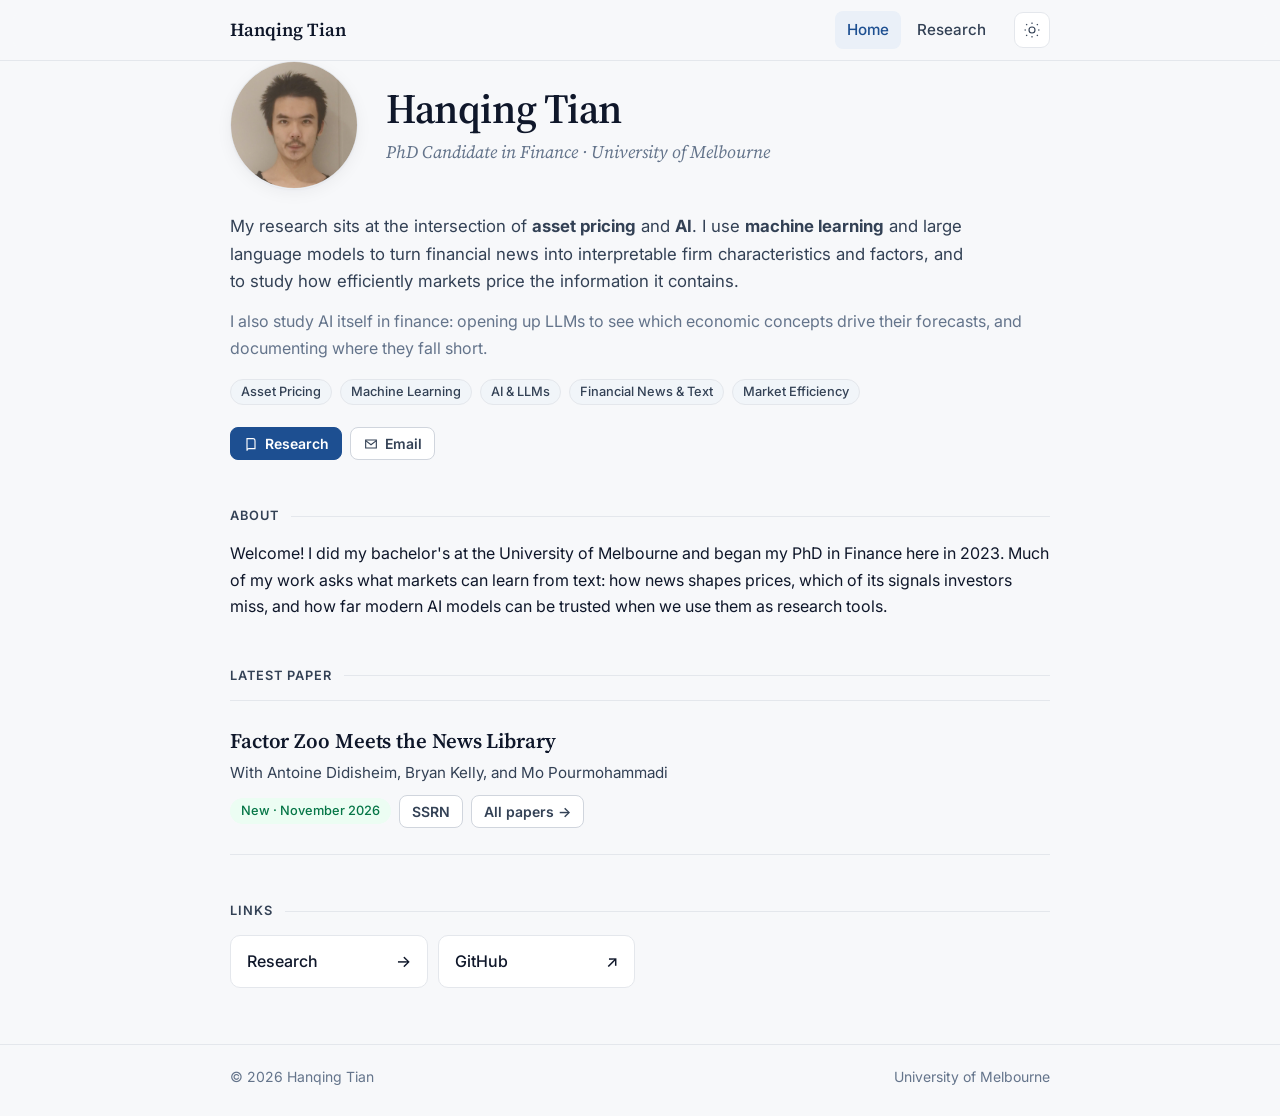
==== commit cdd8eb8d: "Link "Factor Zoo Meets the News Library" to SSRN and drop hosted PDF Co-Authored-By: Claude Opus 5.5" ====
--- a/index.html
+++ b/index.html
@@ -90,7 +90,7 @@
         <p class="coauthors">With Antoine Didisheim, Bryan Kelly, and Mo Pourmohammadi</p>
         <div class="paper-actions">
           <span class="badge new">New · November 2026</span>
-          <a class="btn" href="papers/Factor_Zoo_Meets_the_News_Library.pdf" target="_blank" rel="noopener">PDF</a>
+          <a class="btn" href="https://papers.ssrn.com/sol3/papers.cfm?abstract_id=7693359" target="_blank" rel="noopener">SSRN</a>
           <a class="btn" href="research.html">All papers →</a>
         </div>
       </article>
